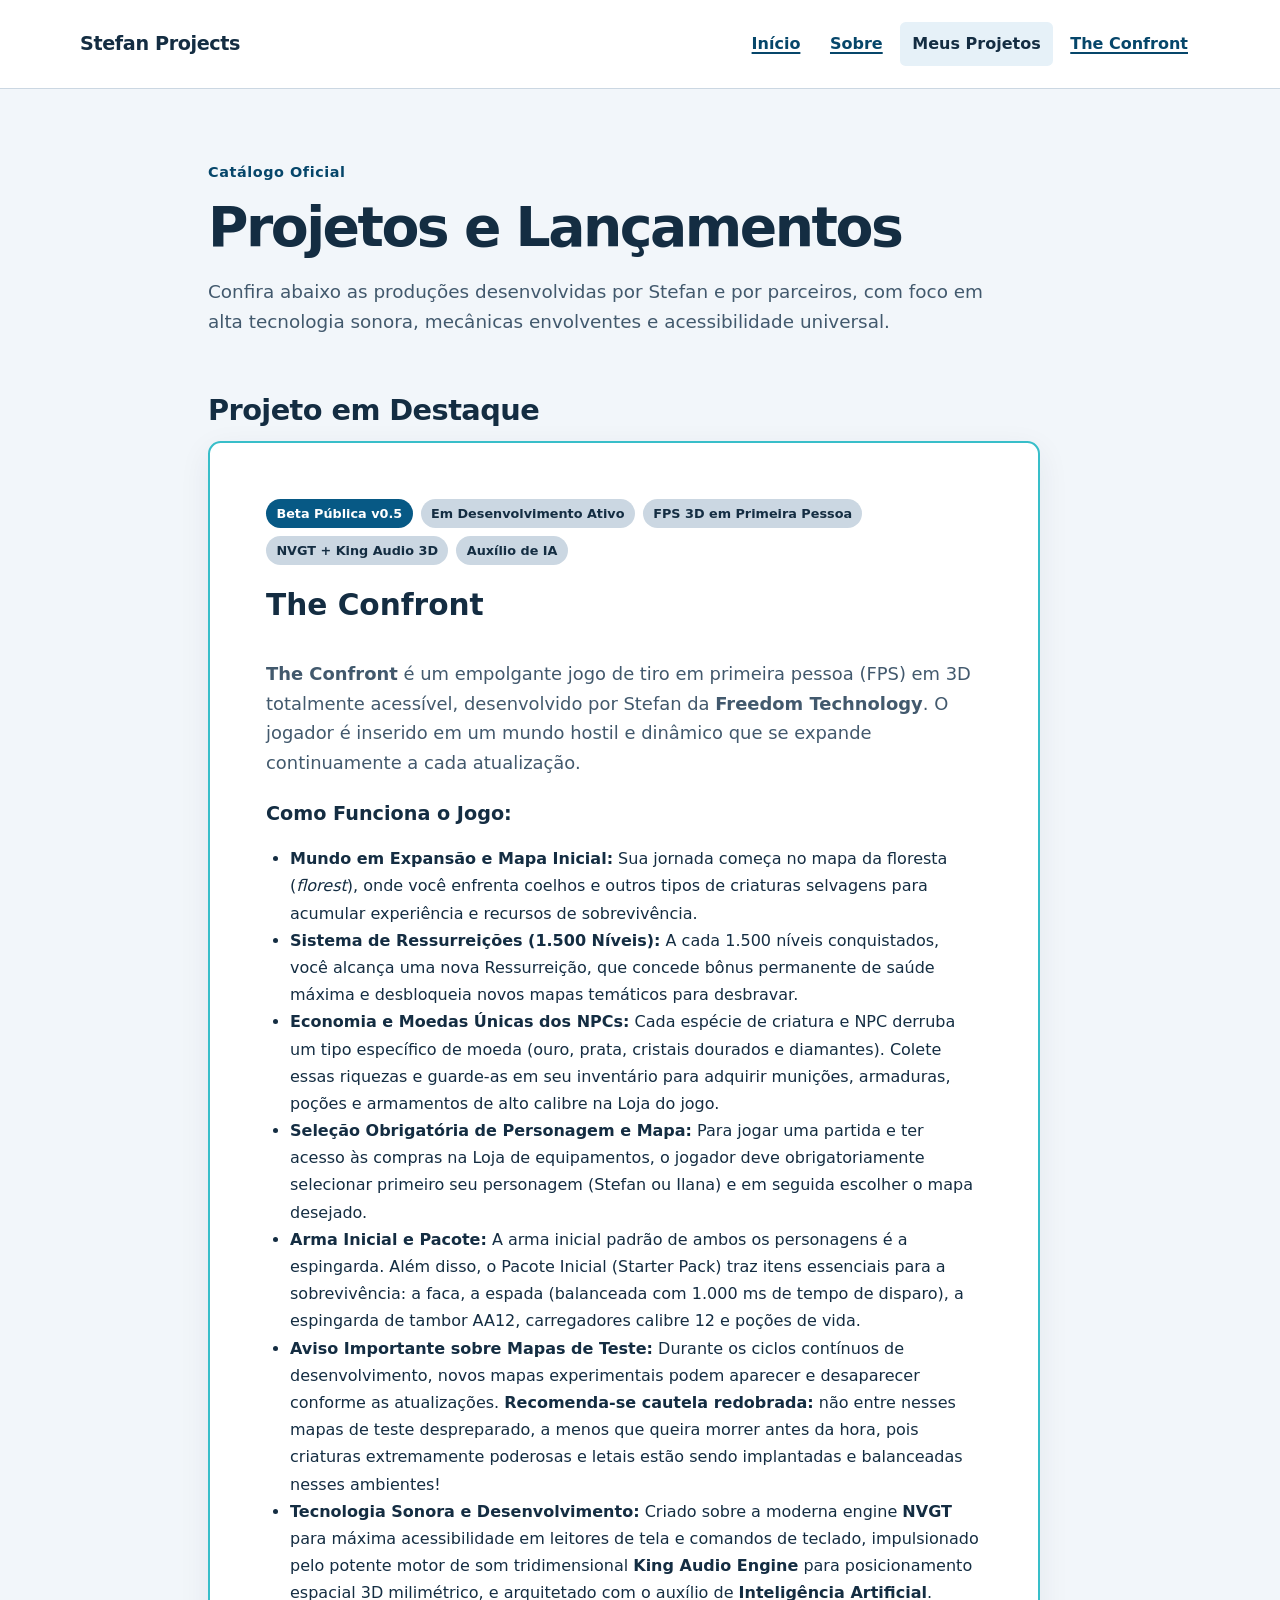
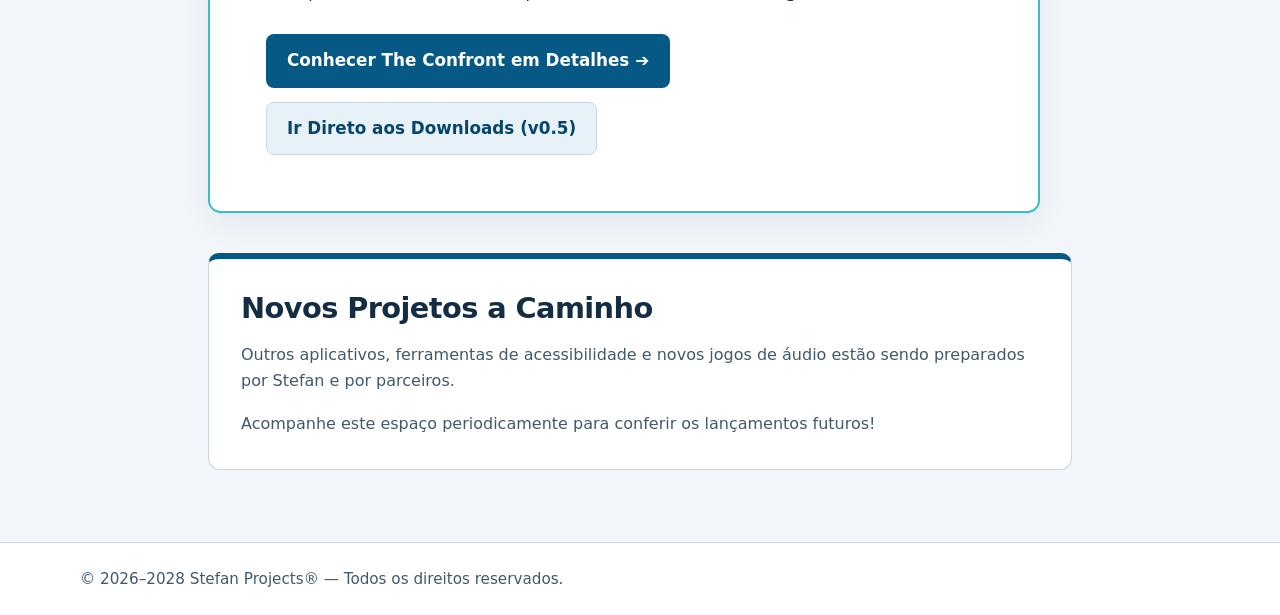
==== docs/projects.html @ 8ec190bc "Tone down character descriptions to match actual gameplay, shotgun and starter pack with balanced sw" ====
<!doctype html>
<html lang="pt-BR">
<head>
  <meta charset="utf-8">
  <meta name="viewport" content="width=device-width, initial-scale=1">
  <meta name="description" content="Catálogo de projetos de Stefan e parceiros. Em destaque: The Confront, jogo de tiro FPS em 3D com áudio binaural espacial e mundo em expansão.">
  <meta name="theme-color" content="#102a43">
  <title>Stefan Projects — Meus Projetos</title>
  <link rel="stylesheet" href="styles.css">
</head>
<body>
  <a class="skip-link" href="#conteudo">Pular para o conteúdo principal</a>
  <header class="site-header">
    <div class="container header-inner">
      <p class="site-name">Stefan Projects</p>
      <nav aria-label="Navegação principal">
        <ul class="nav-list">
          <li><a href="index.html">Início</a></li>
          <li><a href="about.html">Sobre</a></li>
          <li><a aria-current="page" href="projects.html">Meus Projetos</a></li>
          <li><a href="the-confront.html">The Confront</a></li>
        </ul>
      </nav>
    </div>
  </header>

  <main id="conteudo" class="container page-main">
    <header class="page-heading">
      <p class="eyebrow">Catálogo Oficial</p>
      <h1>Projetos e Lançamentos</h1>
      <p class="lead">Confira abaixo as produções desenvolvidas por Stefan e por parceiros, com foco em alta tecnologia sonora, mecânicas envolventes e acessibilidade universal.</p>
    </header>

    <!-- PROJETO EM DESTAQUE: THE CONFRONT -->
    <section class="projects-list" aria-labelledby="featured-title">
      <h2 id="featured-title">Projeto em Destaque</h2>
      
      <article class="welcome" style="margin-bottom: 2.5rem; border: 2px solid var(--accent-color, #38bec9);">
        <div class="badge-row">
          <span class="badge badge-accent">Beta Pública v0.5</span>
          <span class="badge">Em Desenvolvimento Ativo</span>
          <span class="badge">FPS 3D em Primeira Pessoa</span>
          <span class="badge">NVGT + King Audio 3D</span>
          <span class="badge">Auxílio de IA</span>
        </div>

        <h3 style="margin-top: 0.5rem; font-size: 1.85rem;">The Confront</h3>
        
        <p class="welcome-copy">
          <strong>The Confront</strong> é um empolgante jogo de tiro em primeira pessoa (FPS) em 3D totalmente acessível, desenvolvido por Stefan da <strong>Freedom Technology</strong>. O jogador é inserido em um mundo hostil e dinâmico que se expande continuamente a cada atualização.
        </p>

        <h4 style="font-size: 1.2rem; margin-top: 1.25rem; margin-bottom: 0.5rem;">Como Funciona o Jogo:</h4>
        <ul style="line-height: 1.7; padding-left: 1.5rem; margin-bottom: 1.25rem;">
          <li><strong>Mundo em Expansão e Mapa Inicial:</strong> Sua jornada começa no mapa da floresta (<em>florest</em>), onde você enfrenta coelhos e outros tipos de criaturas selvagens para acumular experiência e recursos de sobrevivência.</li>
          <li><strong>Sistema de Ressurreições (1.500 Níveis):</strong> A cada 1.500 níveis conquistados, você alcança uma nova Ressurreição, que concede bônus permanente de saúde máxima e desbloqueia novos mapas temáticos para desbravar.</li>
          <li><strong>Economia e Moedas Únicas dos NPCs:</strong> Cada espécie de criatura e NPC derruba um tipo específico de moeda (ouro, prata, cristais dourados e diamantes). Colete essas riquezas e guarde-as em seu inventário para adquirir munições, armaduras, poções e armamentos de alto calibre na Loja do jogo.</li>
          <li><strong>Seleção Obrigatória de Personagem e Mapa:</strong> Para jogar uma partida e ter acesso às compras na Loja de equipamentos, o jogador deve obrigatoriamente selecionar primeiro seu personagem (Stefan ou Ilana) e em seguida escolher o mapa desejado.</li>
          <li><strong>Arma Inicial e Pacote:</strong> A arma inicial padrão de ambos os personagens é a espingarda. Além disso, o Pacote Inicial (Starter Pack) traz itens essenciais para a sobrevivência: a faca, a espada (balanceada com 1.000 ms de tempo de disparo), a espingarda de tambor AA12, carregadores calibre 12 e poções de vida.</li>
          <li><strong>Aviso Importante sobre Mapas de Teste:</strong> Durante os ciclos contínuos de desenvolvimento, novos mapas experimentais podem aparecer e desaparecer conforme as atualizações. <strong>Recomenda-se cautela redobrada:</strong> não entre nesses mapas de teste despreparado, a menos que queira morrer antes da hora, pois criaturas extremamente poderosas e letais estão sendo implantadas e balanceadas nesses ambientes!</li>
          <li><strong>Tecnologia Sonora e Desenvolvimento:</strong> Criado sobre a moderna engine <strong>NVGT</strong> para máxima acessibilidade em leitores de tela e comandos de teclado, impulsionado pelo potente motor de som tridimensional <strong>King Audio Engine</strong> para posicionamento espacial 3D milimétrico, e arquitetado com o auxílio de <strong>Inteligência Artificial</strong>.</li>
        </ul>

        <div style="margin-top: 1.75rem; display: flex; flex-wrap: wrap; gap: 0.85rem;">
          <a href="the-confront.html" class="btn btn-primary" style="font-size: 1.05rem;">
            Conhecer The Confront em Detalhes ➔
          </a>
          <a href="the-confront.html#downloads" class="btn btn-secondary" style="font-size: 1.05rem;">
            Ir Direto aos Downloads (v0.5)
          </a>
        </div>
      </article>
    </section>

    <!-- PRÓXIMOS PROJETOS -->
    <section class="empty-state" aria-labelledby="upcoming-title">
      <h2 id="upcoming-title">Novos Projetos a Caminho</h2>
      <p>Outros aplicativos, ferramentas de acessibilidade e novos jogos de áudio estão sendo preparados por Stefan e por parceiros.</p>
      <p>Acompanhe este espaço periodicamente para conferir os lançamentos futuros!</p>
    </section>
  </main>

  <footer class="site-footer">
    <div class="container footer-inner">
      <p>© 2026–2028 Stefan Projects® — Todos os direitos reservados.</p>
    </div>
  </footer>
</body>
</html>
---- docs/styles.css ----
:root {
  color-scheme: light;
  --ink: #142d42;
  --muted: #42596d;
  --paper: #ffffff;
  --page: #f2f6fa;
  --line: #cbd7e2;
  --accent: #075985;
  --accent-dark: #06466a;
  --focus: #a33e00;
  --soft-blue: #e6f1f8;
  font-family: system-ui, -apple-system, BlinkMacSystemFont, "Segoe UI", sans-serif;
  font-size: 100%;
  line-height: 1.65;
  color: var(--ink);
  background: var(--page);
}

* { box-sizing: border-box; }

body {
  display: flex;
  min-width: 18rem;
  min-height: 100vh;
  flex-direction: column;
  margin: 0;
}

a { color: var(--accent-dark); text-decoration-thickness: 0.1em; text-underline-offset: 0.18em; }
a:hover { text-decoration-thickness: 0.16em; }
a:focus-visible { outline: 3px solid var(--focus); outline-offset: 4px; border-radius: 2px; }

.container { width: min(100% - 2rem, 70rem); margin-inline: auto; }
.skip-link {
  position: absolute;
  z-index: 5;
  top: 0.5rem;
  left: 0.5rem;
  padding: 0.65rem 0.9rem;
  transform: translateY(-160%);
  border: 2px solid var(--ink);
  border-radius: 0.4rem;
  background: var(--paper);
  color: var(--ink);
}
.skip-link:focus { transform: translateY(0); }

.site-header { border-bottom: 1px solid var(--line); background: var(--paper); }
.header-inner { display: flex; min-height: 5.5rem; align-items: center; justify-content: space-between; gap: 1.5rem; }
.site-name { margin: 0; font-size: 1.2rem; font-weight: 750; letter-spacing: -0.02em; }
.nav-list { display: flex; flex-wrap: wrap; gap: 0.35rem; margin: 0; padding: 0; list-style: none; }
.nav-list a { display: inline-block; padding: 0.55rem 0.75rem; border-radius: 0.35rem; font-weight: 650; }
.nav-list a[aria-current="page"] { background: var(--soft-blue); color: var(--ink); text-decoration: none; }

main { flex: 1; }
.home-main { display: grid; min-height: 31rem; align-content: center; padding-block: 4rem; }
.welcome { max-width: 52rem; padding: clamp(1.5rem, 5vw, 3.5rem); border: 1px solid var(--line); border-left: 0.45rem solid var(--accent); border-radius: 0.8rem; background: var(--paper); box-shadow: 0 0.6rem 2rem rgb(20 45 66 / 7%); }
.eyebrow { margin: 0 0 0.6rem; color: var(--accent-dark); font-size: 0.9rem; font-weight: 750; letter-spacing: 0.04em; }
h1, h2 { line-height: 1.2; text-wrap: balance; }
h1 { max-width: 22ch; margin: 0 0 1rem; font-size: clamp(2rem, 5vw, 3.45rem); letter-spacing: -0.045em; }
h2 { margin: 0 0 0.8rem; font-size: clamp(1.35rem, 3vw, 1.8rem); letter-spacing: -0.02em; }
.welcome-copy { max-width: 62ch; margin: 0.8rem 0 0; color: var(--muted); font-size: 1.12rem; }

.page-main { max-width: 54rem; padding-block: clamp(2rem, 6vw, 4.5rem); }
.page-heading { margin-bottom: clamp(2rem, 5vw, 3.5rem); }
.lead { max-width: 68ch; margin: 0; color: var(--muted); font-size: 1.15rem; }
.content-section { max-width: 70ch; margin-bottom: 2.5rem; }
.content-section p, .contact-panel p, .empty-state p { color: var(--muted); }
.contact-panel, .empty-state { padding: clamp(1.25rem, 4vw, 2rem); border: 1px solid var(--line); border-radius: 0.7rem; background: var(--paper); }
.contact-panel { border-left: 0.4rem solid var(--accent); }
.contact-panel p:last-child { margin-bottom: 0; }
.text-link { font-weight: 700; }
.empty-state { border-top: 0.4rem solid var(--accent); }
.empty-state p:last-child { margin-bottom: 0; }

.site-footer { margin-top: auto; border-top: 1px solid var(--line); background: var(--paper); }
.footer-inner { min-height: 4.5rem; display: flex; align-items: center; }
.footer-inner p { margin: 0; color: var(--muted); font-size: 0.95rem; }

@media (max-width: 42rem) {
  .header-inner { align-items: flex-start; flex-direction: column; justify-content: center; gap: 0.35rem; padding-block: 0.85rem; }
  .nav-list { gap: 0.1rem; }
  .nav-list a { padding: 0.45rem 0.6rem; }
  .home-main { min-height: 0; padding-block: 2rem; }
}

@media (forced-colors: active) {
  .welcome, .contact-panel, .empty-state, .download-card, .character-card, .alert-box { border: 1px solid CanvasText; }
  .welcome { border-left-width: 0.45rem; }
  .nav-list a[aria-current="page"] { outline: 1px solid CanvasText; }
}

/* --- Estilos para The Confront --- */
.game-page { max-width: 64rem; }
.badge-row { display: flex; flex-wrap: wrap; gap: 0.5rem; margin-bottom: 1rem; }
.badge { display: inline-block; padding: 0.25rem 0.65rem; border-radius: 999px; font-size: 0.8rem; font-weight: 700; background: var(--line); color: var(--ink); }
.badge-accent { background: var(--accent); color: var(--paper); }

.game-hero { margin-bottom: 2.5rem; }

/* Botões */
.btn {
  display: inline-flex;
  align-items: center;
  justify-content: center;
  gap: 0.5rem;
  padding: 0.75rem 1.25rem;
  border-radius: 0.5rem;
  font-weight: 700;
  text-decoration: none;
  cursor: pointer;
  transition: background-color 0.15s ease, transform 0.1s ease;
  border: 1px solid transparent;
}
.btn:hover { text-decoration: none; transform: translateY(-1px); }
.btn-primary { background: var(--accent); color: #ffffff !important; }
.btn-primary:hover { background: var(--accent-dark); }
.btn-secondary { background: var(--soft-blue); color: var(--accent-dark) !important; border-color: var(--line); }
.btn-secondary:hover { background: #d0e4f2; }
.btn-outline { background: var(--paper); color: var(--ink) !important; border-color: var(--line); }
.btn-outline:hover { background: var(--page); border-color: var(--muted); }
.btn-link-ext { background: var(--ink); color: #ffffff !important; font-size: 0.95rem; }
.btn-link-ext:hover { background: #0b1a28; }

/* Seção de Downloads */
.download-section { margin-block: 3rem; }
.download-section .section-header { margin-bottom: 1.5rem; }
.download-section .section-desc { color: var(--muted); margin-top: -0.4rem; }
.download-cards { display: grid; grid-template-columns: repeat(auto-fit, minmax(18rem, 1fr)); gap: 1.5rem; margin-bottom: 2rem; }

.download-card {
  display: flex;
  flex-direction: column;
  padding: 1.5rem;
  background: var(--paper);
  border: 1px solid var(--line);
  border-radius: 0.8rem;
  box-shadow: 0 0.4rem 1.2rem rgb(20 45 66 / 5%);
  position: relative;
}
.download-card.featured {
  border-color: var(--accent);
  box-shadow: 0 0.6rem 2rem rgb(7 89 133 / 12%);
  border-width: 2px;
}
.card-tag {
  display: inline-block;
  align-self: flex-start;
  font-size: 0.75rem;
  font-weight: 800;
  text-transform: uppercase;
  letter-spacing: 0.05em;
  padding: 0.2rem 0.5rem;
  border-radius: 0.3rem;
  margin-bottom: 0.75rem;
  background: var(--soft-blue);
  color: var(--accent-dark);
}
.download-card.featured .card-tag {
  background: var(--accent);
  color: #ffffff;
}
.download-card h3 { margin: 0 0 0.5rem; font-size: 1.35rem; }
.card-desc { font-size: 0.95rem; color: var(--muted); margin-bottom: 1rem; flex-grow: 1; }
.specs-list { list-style: none; padding: 0; margin: 0 0 1.5rem; border-top: 1px solid var(--line); padding-top: 0.75rem; font-size: 0.9rem; color: var(--muted); }
.specs-list li { margin-bottom: 0.35rem; }
.specs-list strong { color: var(--ink); }

.source-code-bar {
  display: flex;
  flex-wrap: wrap;
  align-items: center;
  justify-content: space-between;
  gap: 1.25rem;
  padding: 1.25rem 1.5rem;
  background: var(--soft-blue);
  border: 1px solid var(--line);
  border-radius: 0.7rem;
}
.source-code-bar h3 { margin: 0 0 0.25rem; font-size: 1.15rem; }
.source-code-bar p { margin: 0; color: var(--muted); font-size: 0.95rem; }

/* Blocos de Alerta / Citação */
.alert-box {
  padding: 1rem 1.25rem;
  margin-top: 1rem;
  border-left: 0.35rem solid #e69500;
  background: #fff8eb;
  border-radius: 0.4rem;
  color: #7a4600;
  font-size: 0.95rem;
}

/* Personagens */
.character-cards { display: grid; grid-template-columns: repeat(auto-fit, minmax(18rem, 1fr)); gap: 1.5rem; margin-top: 1.5rem; }
.character-card {
  padding: 1.5rem;
  background: var(--paper);
  border: 1px solid var(--line);
  border-radius: 0.7rem;
}
.character-card .char-header { display: flex; justify-content: space-between; align-items: center; margin-bottom: 0.75rem; }
.character-card h3 { margin: 0; font-size: 1.25rem; }
.char-desc { color: var(--muted); font-size: 0.95rem; margin-bottom: 1rem; }
.char-stats { list-style: none; padding: 0; margin: 0; font-size: 0.9rem; border-top: 1px solid var(--line); padding-top: 0.75rem; }
.char-stats li { margin-bottom: 0.4rem; }
.char-stats strong { color: var(--ink); }
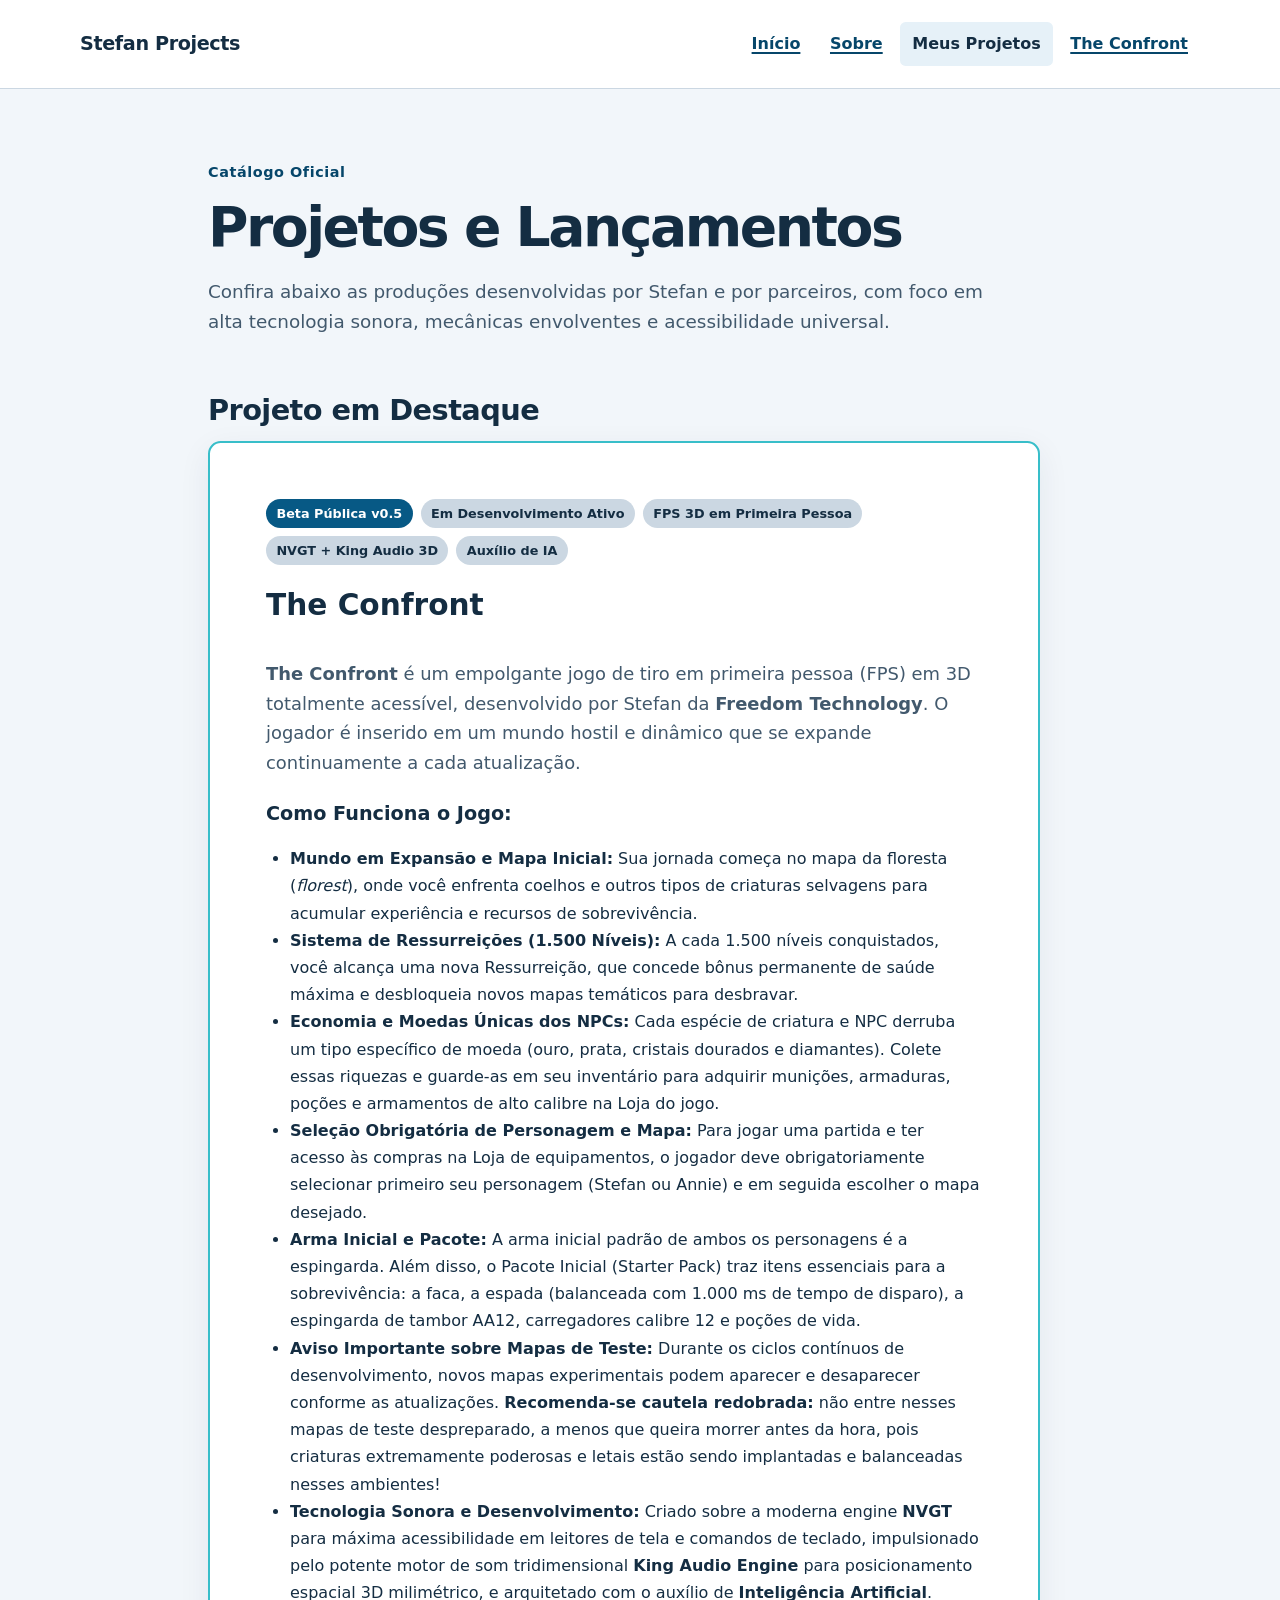
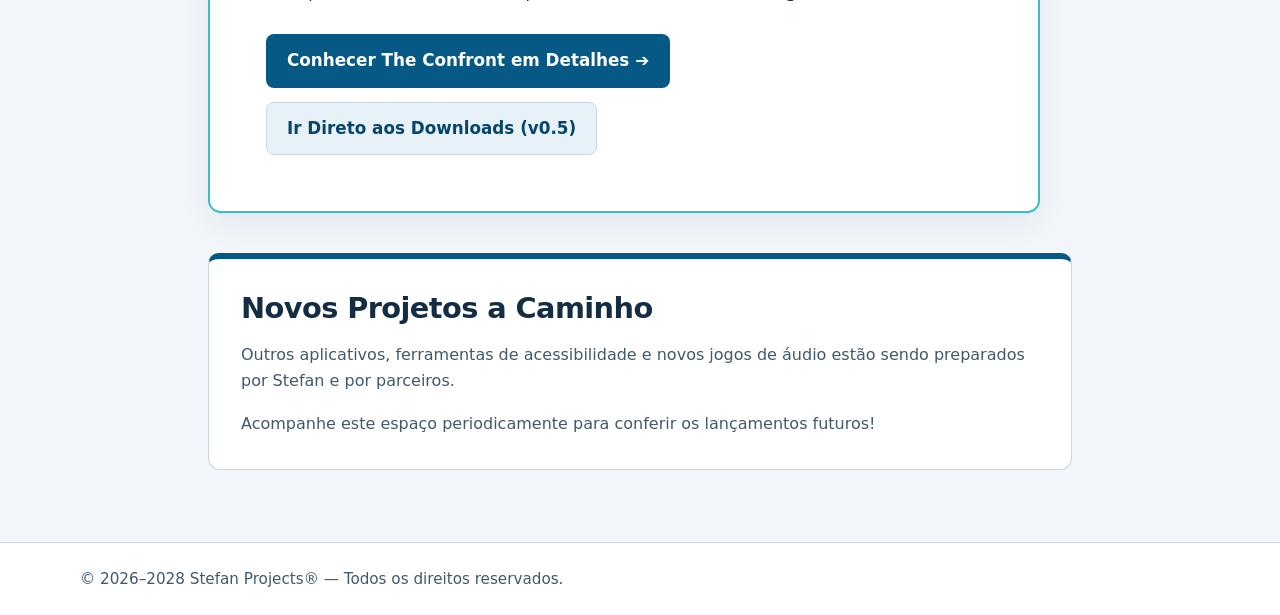
==== commit d75a511d: "Update v0.5: female character Annie, music folder Music, platform fall sound on sit/stand, updated d" ====
--- a/docs/projects.html
+++ b/docs/projects.html
@@ -55,7 +55,7 @@
           <li><strong>Mundo em Expansão e Mapa Inicial:</strong> Sua jornada começa no mapa da floresta (<em>florest</em>), onde você enfrenta coelhos e outros tipos de criaturas selvagens para acumular experiência e recursos de sobrevivência.</li>
           <li><strong>Sistema de Ressurreições (1.500 Níveis):</strong> A cada 1.500 níveis conquistados, você alcança uma nova Ressurreição, que concede bônus permanente de saúde máxima e desbloqueia novos mapas temáticos para desbravar.</li>
           <li><strong>Economia e Moedas Únicas dos NPCs:</strong> Cada espécie de criatura e NPC derruba um tipo específico de moeda (ouro, prata, cristais dourados e diamantes). Colete essas riquezas e guarde-as em seu inventário para adquirir munições, armaduras, poções e armamentos de alto calibre na Loja do jogo.</li>
-          <li><strong>Seleção Obrigatória de Personagem e Mapa:</strong> Para jogar uma partida e ter acesso às compras na Loja de equipamentos, o jogador deve obrigatoriamente selecionar primeiro seu personagem (Stefan ou Ilana) e em seguida escolher o mapa desejado.</li>
+          <li><strong>Seleção Obrigatória de Personagem e Mapa:</strong> Para jogar uma partida e ter acesso às compras na Loja de equipamentos, o jogador deve obrigatoriamente selecionar primeiro seu personagem (Stefan ou Annie) e em seguida escolher o mapa desejado.</li>
           <li><strong>Arma Inicial e Pacote:</strong> A arma inicial padrão de ambos os personagens é a espingarda. Além disso, o Pacote Inicial (Starter Pack) traz itens essenciais para a sobrevivência: a faca, a espada (balanceada com 1.000 ms de tempo de disparo), a espingarda de tambor AA12, carregadores calibre 12 e poções de vida.</li>
           <li><strong>Aviso Importante sobre Mapas de Teste:</strong> Durante os ciclos contínuos de desenvolvimento, novos mapas experimentais podem aparecer e desaparecer conforme as atualizações. <strong>Recomenda-se cautela redobrada:</strong> não entre nesses mapas de teste despreparado, a menos que queira morrer antes da hora, pois criaturas extremamente poderosas e letais estão sendo implantadas e balanceadas nesses ambientes!</li>
           <li><strong>Tecnologia Sonora e Desenvolvimento:</strong> Criado sobre a moderna engine <strong>NVGT</strong> para máxima acessibilidade em leitores de tela e comandos de teclado, impulsionado pelo potente motor de som tridimensional <strong>King Audio Engine</strong> para posicionamento espacial 3D milimétrico, e arquitetado com o auxílio de <strong>Inteligência Artificial</strong>.</li>
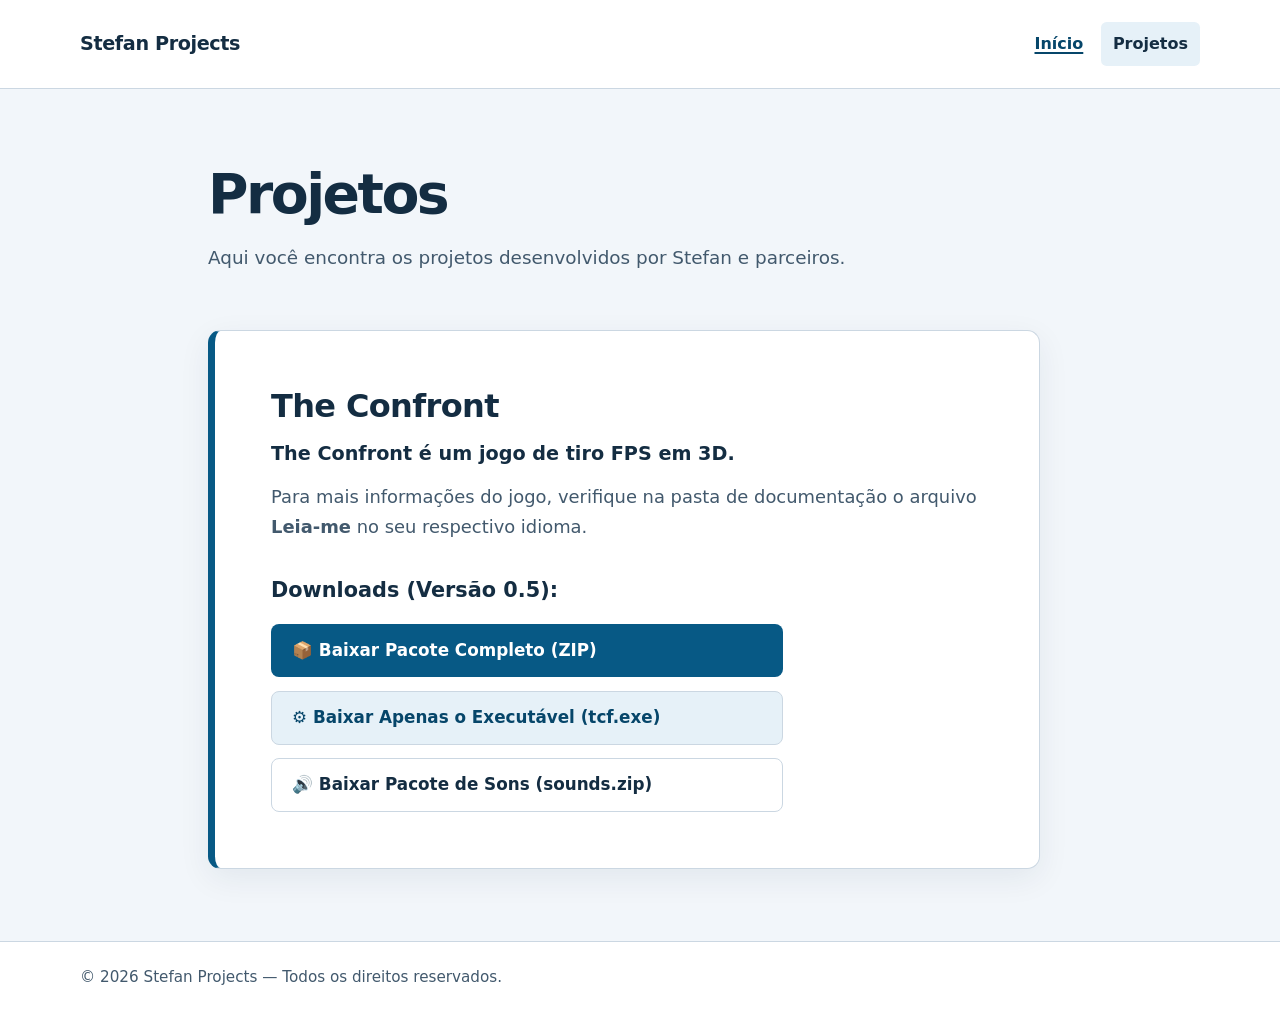
==== commit 65d54cc5: "Simplify site to 2 pages, update official game description in docs, and direct users to Readme" ====
--- a/docs/projects.html
+++ b/docs/projects.html
@@ -3,9 +3,9 @@
 <head>
   <meta charset="utf-8">
   <meta name="viewport" content="width=device-width, initial-scale=1">
-  <meta name="description" content="Catálogo de projetos de Stefan e parceiros. Em destaque: The Confront, jogo de tiro FPS em 3D com áudio binaural espacial e mundo em expansão.">
+  <meta name="description" content="Projetos do Stefan Projects. Em destaque: The Confront, jogo de tiro FPS em 3D.">
   <meta name="theme-color" content="#102a43">
-  <title>Stefan Projects — Meus Projetos</title>
+  <title>Stefan Projects — Projetos</title>
   <link rel="stylesheet" href="styles.css">
 </head>
 <body>
@@ -16,9 +16,7 @@
       <nav aria-label="Navegação principal">
         <ul class="nav-list">
           <li><a href="index.html">Início</a></li>
-          <li><a href="about.html">Sobre</a></li>
-          <li><a aria-current="page" href="projects.html">Meus Projetos</a></li>
-          <li><a href="the-confront.html">The Confront</a></li>
+          <li><a aria-current="page" href="projects.html">Projetos</a></li>
         </ul>
       </nav>
     </div>
@@ -26,63 +24,39 @@
 
   <main id="conteudo" class="container page-main">
     <header class="page-heading">
-      <p class="eyebrow">Catálogo Oficial</p>
-      <h1>Projetos e Lançamentos</h1>
-      <p class="lead">Confira abaixo as produções desenvolvidas por Stefan e por parceiros, com foco em alta tecnologia sonora, mecânicas envolventes e acessibilidade universal.</p>
+      <h1>Projetos</h1>
+      <p class="lead">Aqui você encontra os projetos desenvolvidos por Stefan e parceiros.</p>
     </header>
 
-    <!-- PROJETO EM DESTAQUE: THE CONFRONT -->
-    <section class="projects-list" aria-labelledby="featured-title">
-      <h2 id="featured-title">Projeto em Destaque</h2>
-      
-      <article class="welcome" style="margin-bottom: 2.5rem; border: 2px solid var(--accent-color, #38bec9);">
-        <div class="badge-row">
-          <span class="badge badge-accent">Beta Pública v0.5</span>
-          <span class="badge">Em Desenvolvimento Ativo</span>
-          <span class="badge">FPS 3D em Primeira Pessoa</span>
-          <span class="badge">NVGT + King Audio 3D</span>
-          <span class="badge">Auxílio de IA</span>
-        </div>
+    <section class="welcome" aria-labelledby="featured-title">
+      <h2 id="featured-title" style="font-size: 2rem; margin-bottom: 0.5rem;">The Confront</h2>
+      <p class="welcome-copy" style="font-size: 1.2rem; font-weight: 600; color: var(--ink);">
+        The Confront é um jogo de tiro FPS em 3D.
+      </p>
+      <p class="welcome-copy">
+        Para mais informações do jogo, verifique na pasta de documentação o arquivo <strong>Leia-me</strong> no seu respectivo idioma.
+      </p>
 
-        <h3 style="margin-top: 0.5rem; font-size: 1.85rem;">The Confront</h3>
-        
-        <p class="welcome-copy">
-          <strong>The Confront</strong> é um empolgante jogo de tiro em primeira pessoa (FPS) em 3D totalmente acessível, desenvolvido por Stefan da <strong>Freedom Technology</strong>. O jogador é inserido em um mundo hostil e dinâmico que se expande continuamente a cada atualização.
-        </p>
-
-        <h4 style="font-size: 1.2rem; margin-top: 1.25rem; margin-bottom: 0.5rem;">Como Funciona o Jogo:</h4>
-        <ul style="line-height: 1.7; padding-left: 1.5rem; margin-bottom: 1.25rem;">
-          <li><strong>Mundo em Expansão e Mapa Inicial:</strong> Sua jornada começa no mapa da floresta (<em>florest</em>), onde você enfrenta coelhos e outros tipos de criaturas selvagens para acumular experiência e recursos de sobrevivência.</li>
-          <li><strong>Sistema de Ressurreições (1.500 Níveis):</strong> A cada 1.500 níveis conquistados, você alcança uma nova Ressurreição, que concede bônus permanente de saúde máxima e desbloqueia novos mapas temáticos para desbravar.</li>
-          <li><strong>Economia e Moedas Únicas dos NPCs:</strong> Cada espécie de criatura e NPC derruba um tipo específico de moeda (ouro, prata, cristais dourados e diamantes). Colete essas riquezas e guarde-as em seu inventário para adquirir munições, armaduras, poções e armamentos de alto calibre na Loja do jogo.</li>
-          <li><strong>Seleção Obrigatória de Personagem e Mapa:</strong> Para jogar uma partida e ter acesso às compras na Loja de equipamentos, o jogador deve obrigatoriamente selecionar primeiro seu personagem (Stefan ou Annie) e em seguida escolher o mapa desejado.</li>
-          <li><strong>Arma Inicial e Pacote:</strong> A arma inicial padrão de ambos os personagens é a espingarda. Além disso, o Pacote Inicial (Starter Pack) traz itens essenciais para a sobrevivência: a faca, a espada (balanceada com 1.000 ms de tempo de disparo), a espingarda de tambor AA12, carregadores calibre 12 e poções de vida.</li>
-          <li><strong>Aviso Importante sobre Mapas de Teste:</strong> Durante os ciclos contínuos de desenvolvimento, novos mapas experimentais podem aparecer e desaparecer conforme as atualizações. <strong>Recomenda-se cautela redobrada:</strong> não entre nesses mapas de teste despreparado, a menos que queira morrer antes da hora, pois criaturas extremamente poderosas e letais estão sendo implantadas e balanceadas nesses ambientes!</li>
-          <li><strong>Tecnologia Sonora e Desenvolvimento:</strong> Criado sobre a moderna engine <strong>NVGT</strong> para máxima acessibilidade em leitores de tela e comandos de teclado, impulsionado pelo potente motor de som tridimensional <strong>King Audio Engine</strong> para posicionamento espacial 3D milimétrico, e arquitetado com o auxílio de <strong>Inteligência Artificial</strong>.</li>
-        </ul>
-
-        <div style="margin-top: 1.75rem; display: flex; flex-wrap: wrap; gap: 0.85rem;">
-          <a href="the-confront.html" class="btn btn-primary" style="font-size: 1.05rem;">
-            Conhecer The Confront em Detalhes ➔
+      <div style="margin-top: 2rem;">
+        <h3 style="font-size: 1.3rem; margin-bottom: 1rem;">Downloads (Versão 0.5):</h3>
+        <div style="display: flex; flex-direction: column; gap: 0.85rem; max-width: 32rem;">
+          <a href="https://github.com/stefanmaster304-max/stefan_progects/releases/download/v0.5/the_confront_v0.5.zip" class="btn btn-primary" style="font-size: 1.05rem; justify-content: flex-start;">
+            📦 Baixar Pacote Completo (ZIP)
           </a>
-          <a href="the-confront.html#downloads" class="btn btn-secondary" style="font-size: 1.05rem;">
-            Ir Direto aos Downloads (v0.5)
+          <a href="https://github.com/stefanmaster304-max/stefan_progects/releases/download/v0.5/tcf.exe" class="btn btn-secondary" style="font-size: 1.05rem; justify-content: flex-start;">
+            ⚙️ Baixar Apenas o Executável (tcf.exe)
+          </a>
+          <a href="https://github.com/stefanmaster304-max/stefan_progects/releases/download/v0.5/sounds.zip" class="btn btn-outline" style="font-size: 1.05rem; justify-content: flex-start;">
+            🔊 Baixar Pacote de Sons (sounds.zip)
           </a>
         </div>
-      </article>
-    </section>
-
-    <!-- PRÓXIMOS PROJETOS -->
-    <section class="empty-state" aria-labelledby="upcoming-title">
-      <h2 id="upcoming-title">Novos Projetos a Caminho</h2>
-      <p>Outros aplicativos, ferramentas de acessibilidade e novos jogos de áudio estão sendo preparados por Stefan e por parceiros.</p>
-      <p>Acompanhe este espaço periodicamente para conferir os lançamentos futuros!</p>
+      </div>
     </section>
   </main>
 
   <footer class="site-footer">
     <div class="container footer-inner">
-      <p>© 2026–2028 Stefan Projects® — Todos os direitos reservados.</p>
+      <p>© 2026 Stefan Projects — Todos os direitos reservados.</p>
     </div>
   </footer>
 </body>
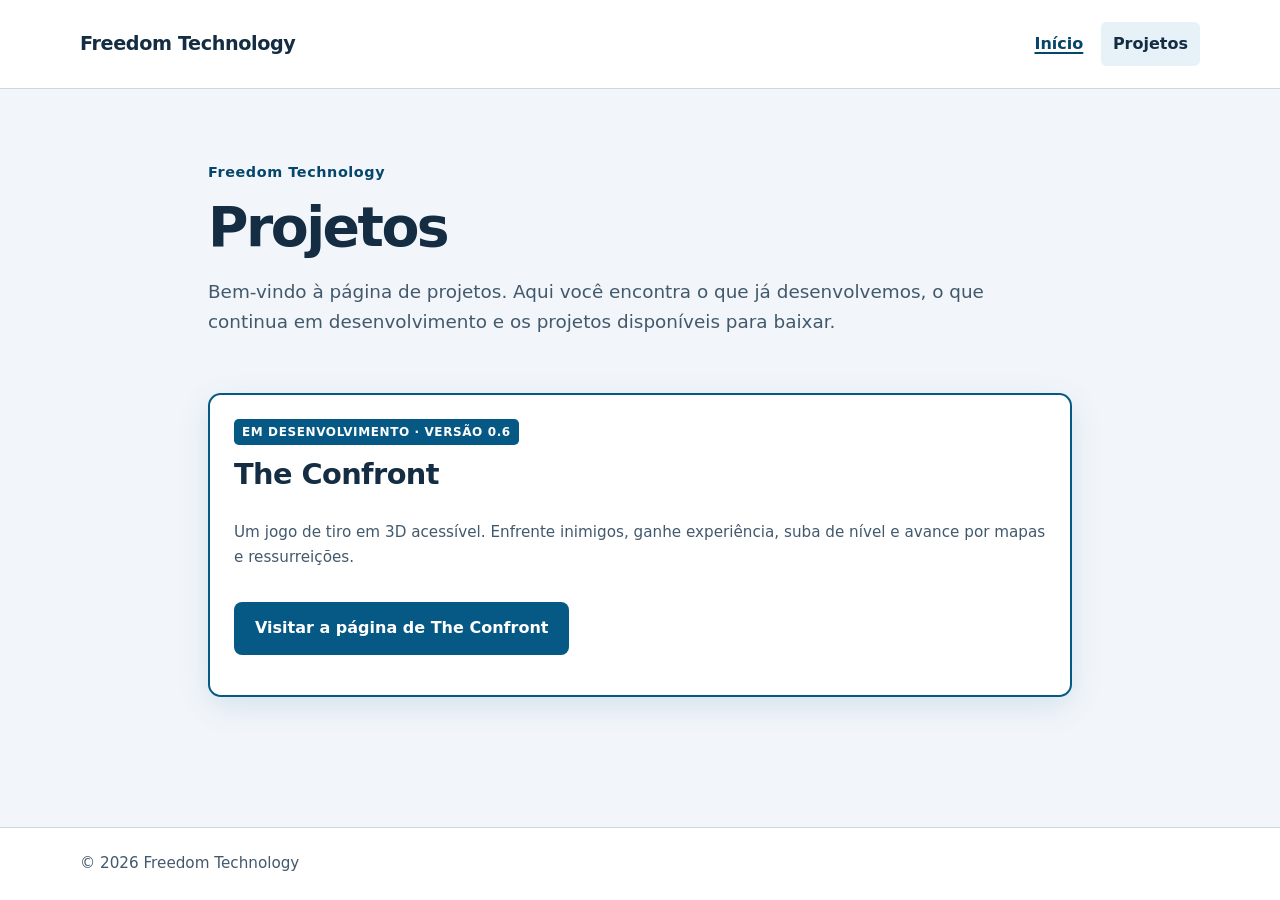
==== commit 8cc1842d: "Release The Confront 0.6 and update site" ====
--- a/docs/projects.html
+++ b/docs/projects.html
@@ -3,16 +3,16 @@
 <head>
   <meta charset="utf-8">
   <meta name="viewport" content="width=device-width, initial-scale=1">
-  <meta name="description" content="Projetos do Stefan Projects. Em destaque: The Confront, jogo de tiro FPS em 3D.">
+  <meta name="description" content="Conheça os projetos da Freedom Technology, incluindo The Confront, um jogo de tiro em 3D em desenvolvimento.">
   <meta name="theme-color" content="#102a43">
-  <title>Stefan Projects — Projetos</title>
+  <title>Freedom Technology — Projetos</title>
   <link rel="stylesheet" href="styles.css">
 </head>
 <body>
   <a class="skip-link" href="#conteudo">Pular para o conteúdo principal</a>
   <header class="site-header">
     <div class="container header-inner">
-      <p class="site-name">Stefan Projects</p>
+      <p class="site-name">Freedom Technology</p>
       <nav aria-label="Navegação principal">
         <ul class="nav-list">
           <li><a href="index.html">Início</a></li>
@@ -21,43 +21,21 @@
       </nav>
     </div>
   </header>
-
   <main id="conteudo" class="container page-main">
     <header class="page-heading">
+      <p class="eyebrow">Freedom Technology</p>
       <h1>Projetos</h1>
-      <p class="lead">Aqui você encontra os projetos desenvolvidos por Stefan e parceiros.</p>
+      <p class="lead">Bem-vindo à página de projetos. Aqui você encontra o que já desenvolvemos, o que continua em desenvolvimento e os projetos disponíveis para baixar.</p>
     </header>
-
-    <section class="welcome" aria-labelledby="featured-title">
-      <h2 id="featured-title" style="font-size: 2rem; margin-bottom: 0.5rem;">The Confront</h2>
-      <p class="welcome-copy" style="font-size: 1.2rem; font-weight: 600; color: var(--ink);">
-        The Confront é um jogo de tiro FPS em 3D.
-      </p>
-      <p class="welcome-copy">
-        Para mais informações do jogo, verifique na pasta de documentação o arquivo <strong>Leia-me</strong> no seu respectivo idioma.
-      </p>
-
-      <div style="margin-top: 2rem;">
-        <h3 style="font-size: 1.3rem; margin-bottom: 1rem;">Downloads (Versão 0.5):</h3>
-        <div style="display: flex; flex-direction: column; gap: 0.85rem; max-width: 32rem;">
-          <a href="https://github.com/stefanmaster304-max/stefan_progects/releases/download/v0.5/the_confront_v0.5.zip" class="btn btn-primary" style="font-size: 1.05rem; justify-content: flex-start;">
-            📦 Baixar Pacote Completo (ZIP)
-          </a>
-          <a href="https://github.com/stefanmaster304-max/stefan_progects/releases/download/v0.5/tcf.exe" class="btn btn-secondary" style="font-size: 1.05rem; justify-content: flex-start;">
-            ⚙️ Baixar Apenas o Executável (tcf.exe)
-          </a>
-          <a href="https://github.com/stefanmaster304-max/stefan_progects/releases/download/v0.5/sounds.zip" class="btn btn-outline" style="font-size: 1.05rem; justify-content: flex-start;">
-            🔊 Baixar Pacote de Sons (sounds.zip)
-          </a>
-        </div>
-      </div>
+    <section class="download-card featured" aria-labelledby="confront-title">
+      <span class="card-tag">Em desenvolvimento · versão 0.6</span>
+      <h2 id="confront-title">The Confront</h2>
+      <p class="card-desc">Um jogo de tiro em 3D acessível. Enfrente inimigos, ganhe experiência, suba de nível e avance por mapas e ressurreições.</p>
+      <p><a class="btn btn-primary" href="the-confront.html">Visitar a página de The Confront</a></p>
     </section>
   </main>
-
   <footer class="site-footer">
-    <div class="container footer-inner">
-      <p>© 2026 Stefan Projects — Todos os direitos reservados.</p>
-    </div>
+    <div class="container footer-inner"><p>© 2026 Freedom Technology</p></div>
   </footer>
 </body>
 </html>
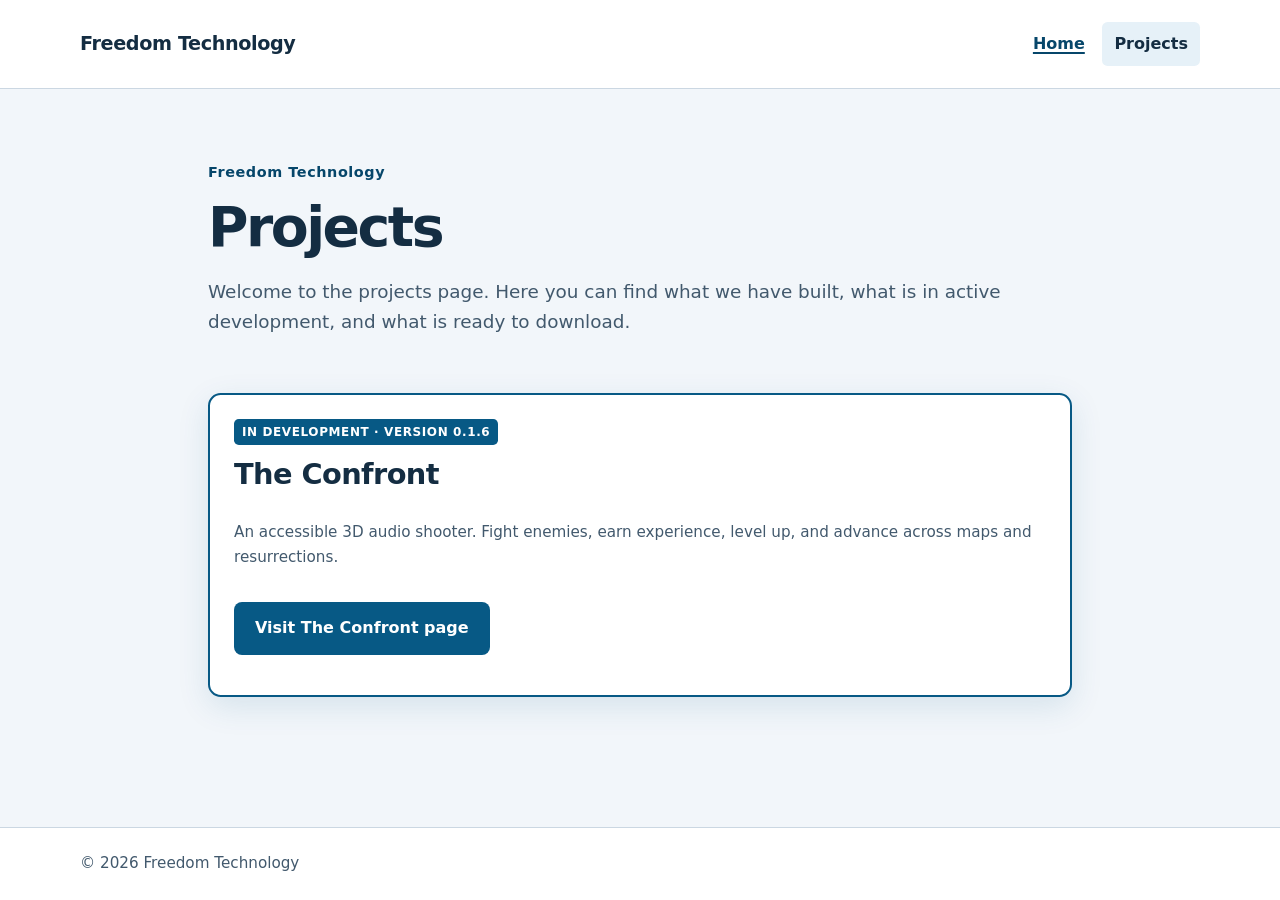
==== commit 63ec7b23: "Update website pages to English (default) and sync with v0.1.6" ====
--- a/docs/projects.html
+++ b/docs/projects.html
@@ -1,37 +1,37 @@
 <!doctype html>
-<html lang="pt-BR">
+<html lang="en">
 <head>
   <meta charset="utf-8">
   <meta name="viewport" content="width=device-width, initial-scale=1">
-  <meta name="description" content="Conheça os projetos da Freedom Technology, incluindo The Confront, um jogo de tiro em 3D em desenvolvimento.">
+  <meta name="description" content="Explore Freedom Technology projects, including The Confront, an accessible 3D audio shooter in active development.">
   <meta name="theme-color" content="#102a43">
-  <title>Freedom Technology — Projetos</title>
+  <title>Freedom Technology — Projects</title>
   <link rel="stylesheet" href="styles.css">
 </head>
 <body>
-  <a class="skip-link" href="#conteudo">Pular para o conteúdo principal</a>
+  <a class="skip-link" href="#content">Skip to main content</a>
   <header class="site-header">
     <div class="container header-inner">
       <p class="site-name">Freedom Technology</p>
-      <nav aria-label="Navegação principal">
+      <nav aria-label="Main navigation">
         <ul class="nav-list">
-          <li><a href="index.html">Início</a></li>
-          <li><a aria-current="page" href="projects.html">Projetos</a></li>
+          <li><a href="index.html">Home</a></li>
+          <li><a aria-current="page" href="projects.html">Projects</a></li>
         </ul>
       </nav>
     </div>
   </header>
-  <main id="conteudo" class="container page-main">
+  <main id="content" class="container page-main">
     <header class="page-heading">
       <p class="eyebrow">Freedom Technology</p>
-      <h1>Projetos</h1>
-      <p class="lead">Bem-vindo à página de projetos. Aqui você encontra o que já desenvolvemos, o que continua em desenvolvimento e os projetos disponíveis para baixar.</p>
+      <h1>Projects</h1>
+      <p class="lead">Welcome to the projects page. Here you can find what we have built, what is in active development, and what is ready to download.</p>
     </header>
     <section class="download-card featured" aria-labelledby="confront-title">
-      <span class="card-tag">Em desenvolvimento · versão 0.6</span>
+      <span class="card-tag">In development · version 0.1.6</span>
       <h2 id="confront-title">The Confront</h2>
-      <p class="card-desc">Um jogo de tiro em 3D acessível. Enfrente inimigos, ganhe experiência, suba de nível e avance por mapas e ressurreições.</p>
-      <p><a class="btn btn-primary" href="the-confront.html">Visitar a página de The Confront</a></p>
+      <p class="card-desc">An accessible 3D audio shooter. Fight enemies, earn experience, level up, and advance across maps and resurrections.</p>
+      <p><a class="btn btn-primary" href="the-confront.html">Visit The Confront page</a></p>
     </section>
   </main>
   <footer class="site-footer">
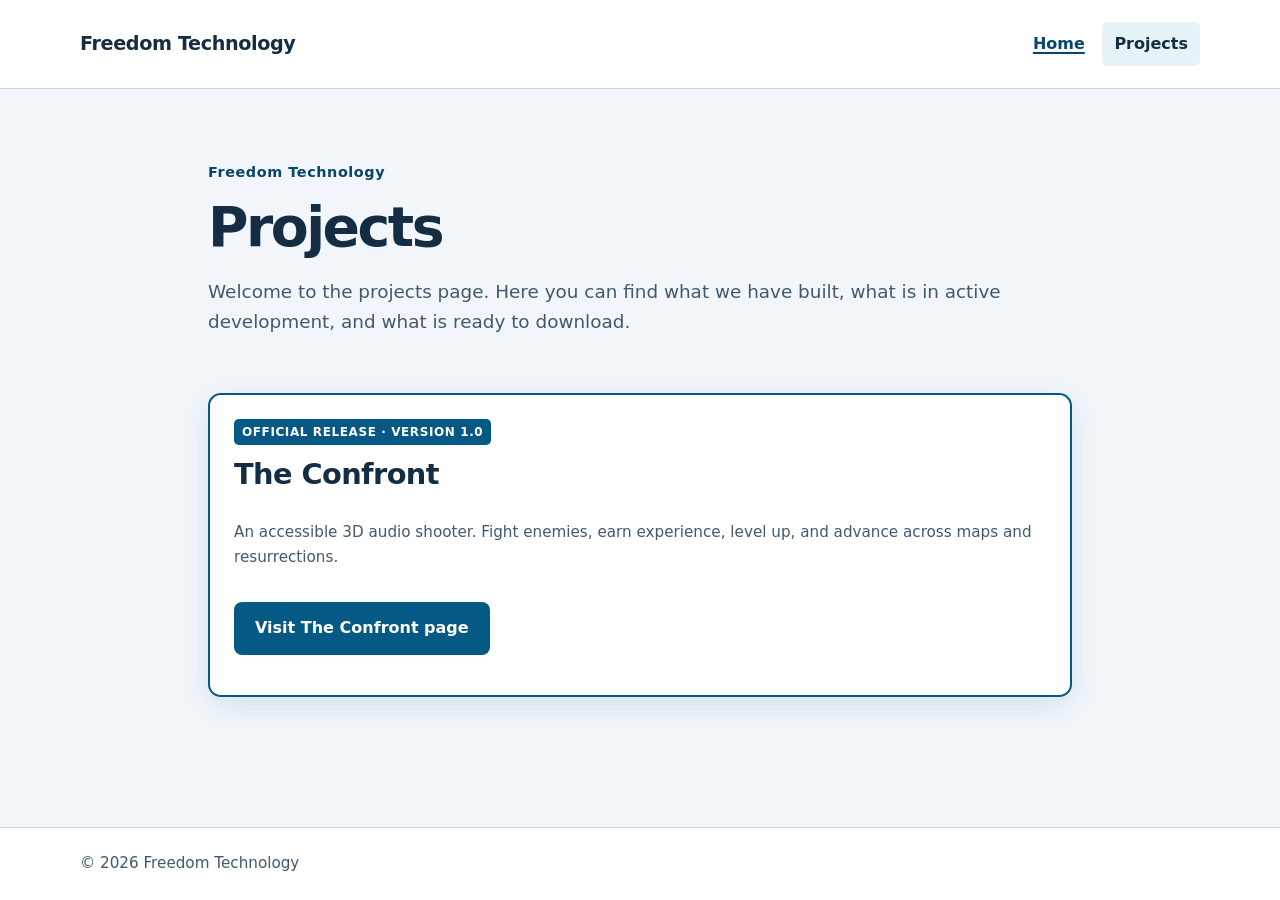
==== commit 2607b125: "Release v1.0: add NPC boss class, remove public beta, update website and packages" ====
--- a/docs/projects.html
+++ b/docs/projects.html
@@ -28,7 +28,7 @@
       <p class="lead">Welcome to the projects page. Here you can find what we have built, what is in active development, and what is ready to download.</p>
     </header>
     <section class="download-card featured" aria-labelledby="confront-title">
-      <span class="card-tag">In development · version 0.1.6</span>
+      <span class="card-tag">Official Release · version 1.0</span>
       <h2 id="confront-title">The Confront</h2>
       <p class="card-desc">An accessible 3D audio shooter. Fight enemies, earn experience, level up, and advance across maps and resurrections.</p>
       <p><a class="btn btn-primary" href="the-confront.html">Visit The Confront page</a></p>
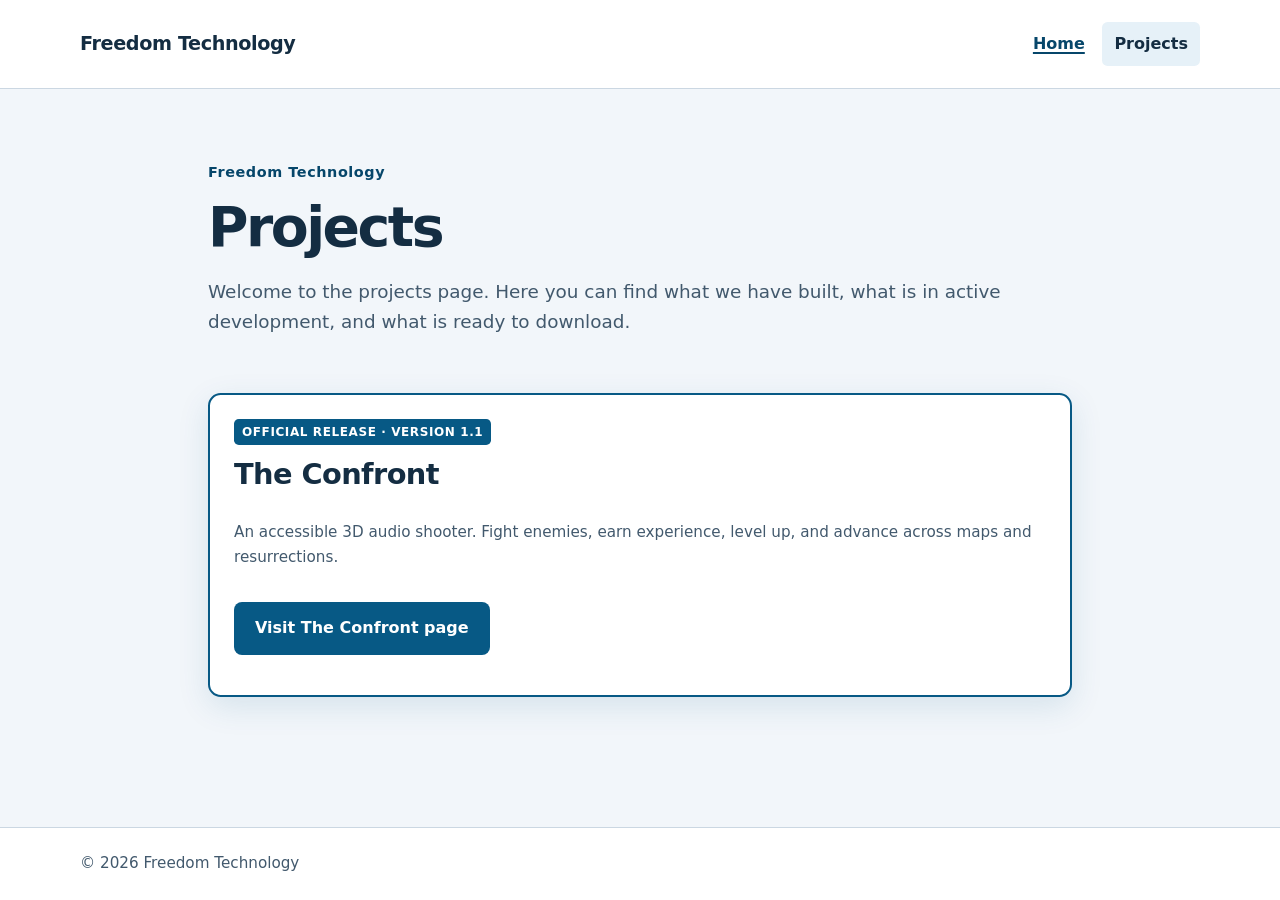
==== commit df4ae5bc: "Release v1.1: suppress NPC hit sound when shielded, W travel status, bidirectional door acoustics" ====
--- a/docs/projects.html
+++ b/docs/projects.html
@@ -28,7 +28,7 @@
       <p class="lead">Welcome to the projects page. Here you can find what we have built, what is in active development, and what is ready to download.</p>
     </header>
     <section class="download-card featured" aria-labelledby="confront-title">
-      <span class="card-tag">Official Release · version 1.0</span>
+      <span class="card-tag">Official Release · version 1.1</span>
       <h2 id="confront-title">The Confront</h2>
       <p class="card-desc">An accessible 3D audio shooter. Fight enemies, earn experience, level up, and advance across maps and resurrections.</p>
       <p><a class="btn btn-primary" href="the-confront.html">Visit The Confront page</a></p>
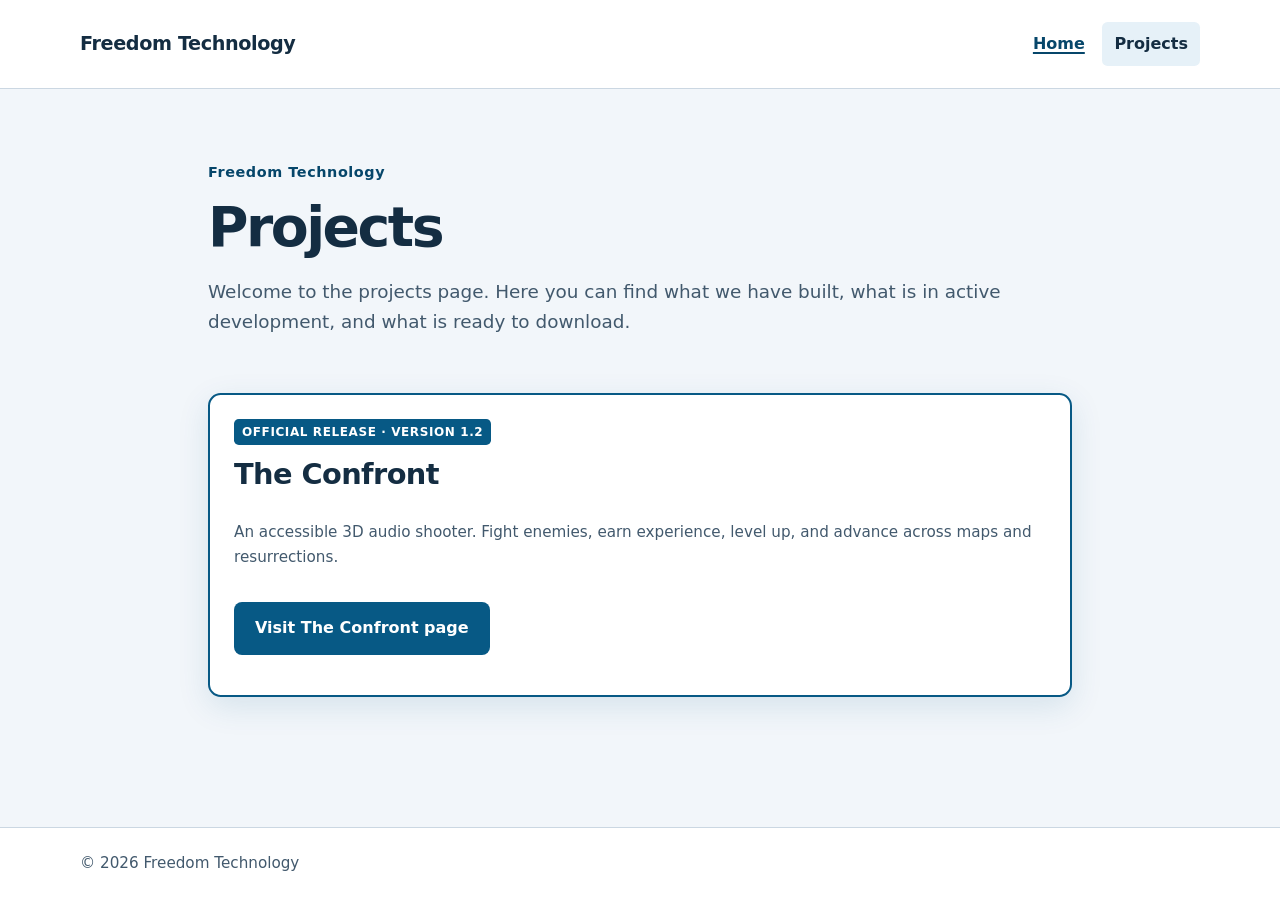
==== commit 6993e661: "Release v1.2: explosives system, guided missile, remote detonator, sound pack & website" ====
--- a/docs/projects.html
+++ b/docs/projects.html
@@ -28,7 +28,7 @@
       <p class="lead">Welcome to the projects page. Here you can find what we have built, what is in active development, and what is ready to download.</p>
     </header>
     <section class="download-card featured" aria-labelledby="confront-title">
-      <span class="card-tag">Official Release · version 1.1</span>
+      <span class="card-tag">Official Release · version 1.2</span>
       <h2 id="confront-title">The Confront</h2>
       <p class="card-desc">An accessible 3D audio shooter. Fight enemies, earn experience, level up, and advance across maps and resurrections.</p>
       <p><a class="btn btn-primary" href="the-confront.html">Visit The Confront page</a></p>
